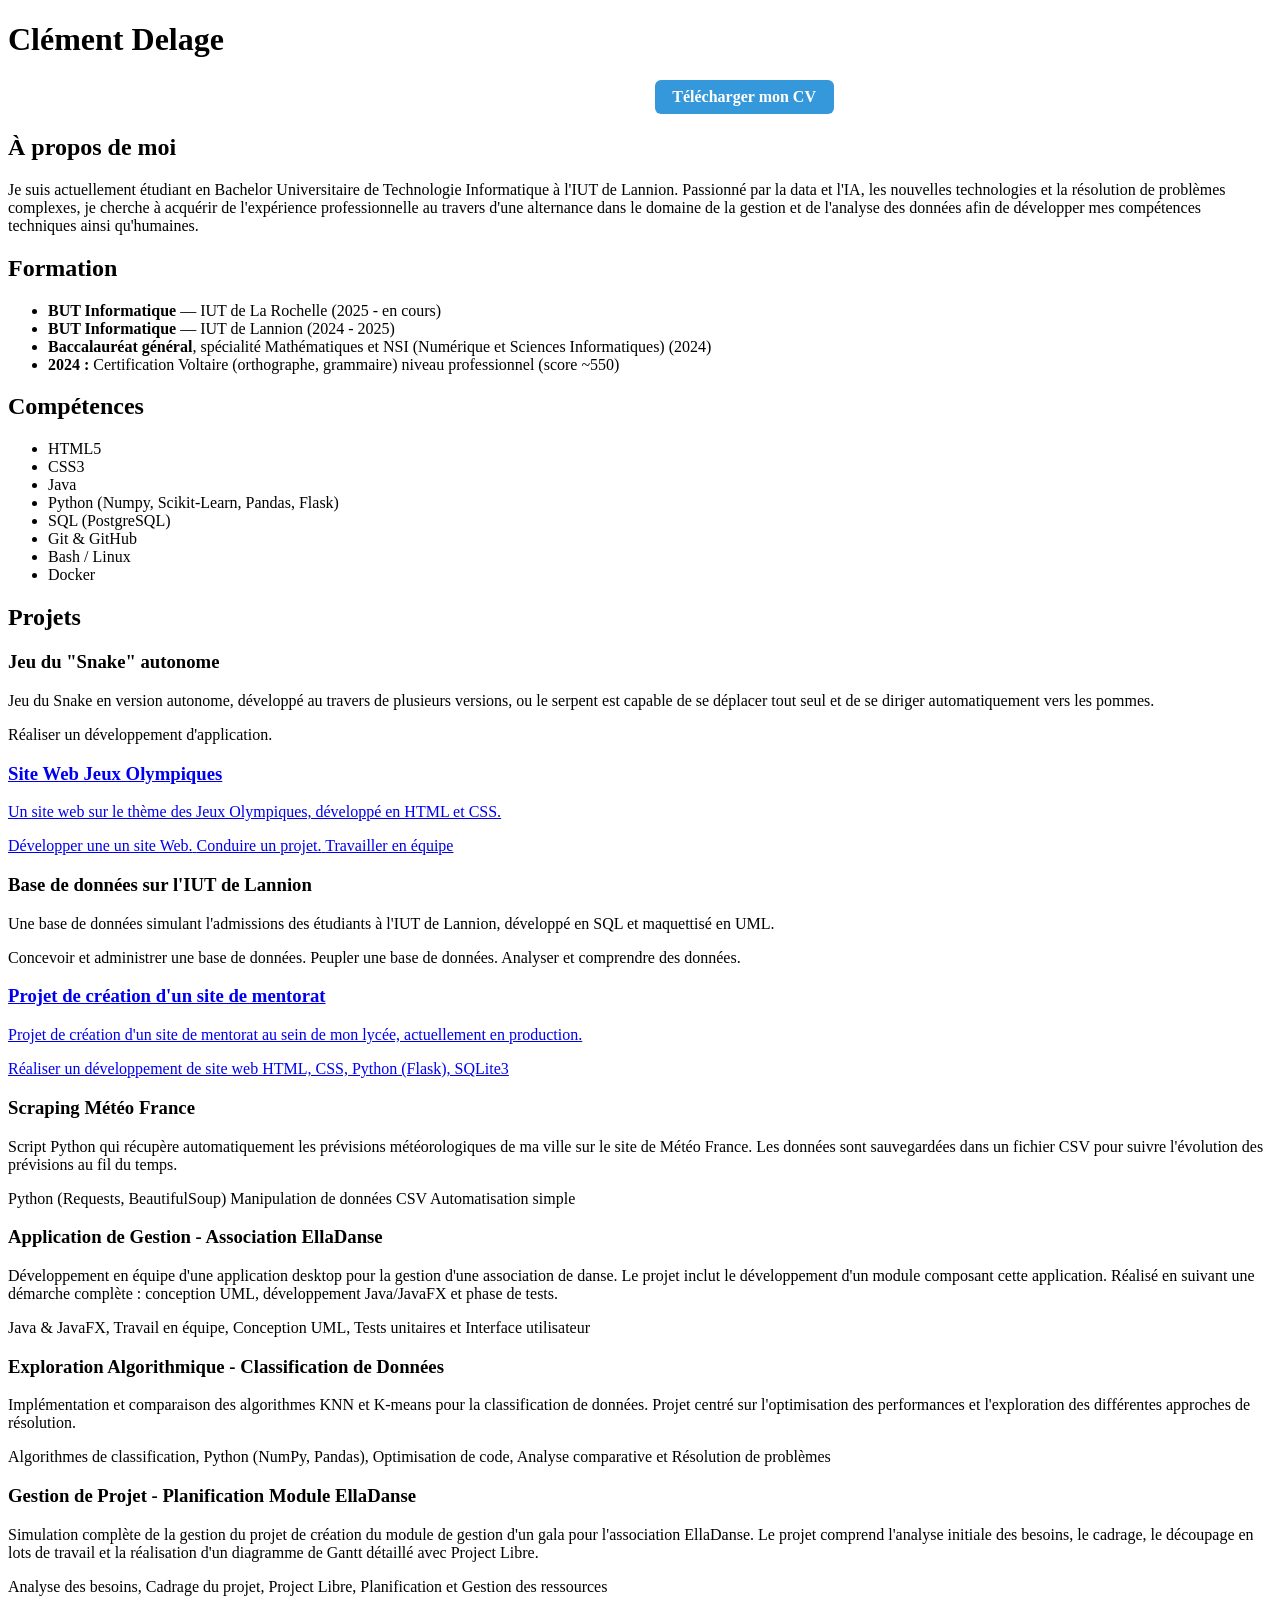
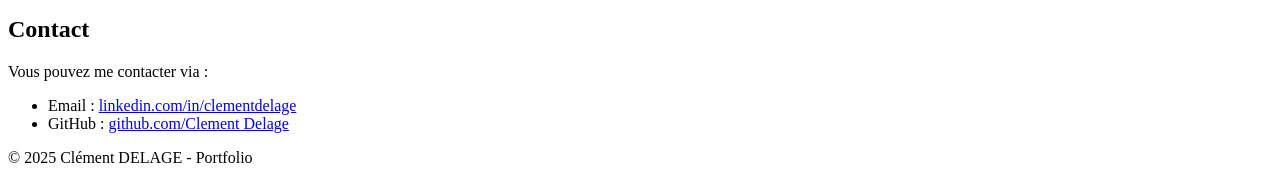
==== index.html @ 0b7b7bb8 "Update education and contact email information" ====
<!DOCTYPE html>
<html lang="fr">
<head>
<meta charset="UTF-8" />
<meta name="viewport" content="width=device-width, initial-scale=1" />
<link href="styles.css" rel="stylesheet"/>
<title>Clément Delage</title>
<style>
nav {
  margin-top: 1rem;
  display: flex;
  gap: 1.2rem;
  justify-content: center;
  align-items: center;
}
.nav-link {
  color: #fff;
  text-decoration: none;
  font-weight: 500;
  padding: 0.5rem 1.1rem;
  border-radius: 6px;
  transition: background 0.2s, color 0.2s;
}
.nav-link:hover,
.nav-link:focus {
  background: rgba(255,255,255,0.18);
  color: #3498db;
}
.cv-btn {
  background: #3498db;
  color: #fff !important;
  font-weight: bold;
  border: none;
  transition: background 0.2s, color 0.2s;
}
.cv-btn:hover,
.cv-btn:focus {
  background: #217dbb;
  color: #fff !important;
}
</style>
</head>
<body>
<header>
  <h1>Clément Delage</h1>
  <nav>
    <a href="index.html" class="nav-link">Accueil</a>
    <a href="contact.html" class="nav-link">Contact</a>
    <a href="CVClement_Delage.pdf" class="nav-link cv-btn" download>Télécharger mon CV</a>
  </nav>
</header>
<main>
  <section id="about">
    <h2>À propos de moi</h2>
    <p>Je suis actuellement étudiant en Bachelor Universitaire de Technologie Informatique à l'IUT de Lannion. Passionné par la data et l'IA, les nouvelles technologies et la résolution de problèmes complexes, je cherche à acquérir de l'expérience professionnelle au travers d'une alternance dans le domaine de la gestion et de l'analyse des données afin de développer mes compétences techniques ainsi qu'humaines.</p>
  </section>
  <section id="education">
    <h2>Formation</h2>
    <ul>
      <li><strong>BUT Informatique</strong> — IUT de La Rochelle (2025 - en cours)</li>
      <li><strong>BUT Informatique</strong> — IUT de Lannion (2024 - 2025)</li>
      <li><strong>Baccalauréat général</strong>, spécialité Mathématiques et NSI (Numérique et Sciences Informatiques) (2024)</li>
      <li><strong>2024 : </strong>Certification Voltaire (orthographe, grammaire) niveau professionnel (score ~550)</li>
    </ul>
  </section>
  <section id="skills">
    <h2>Compétences</h2>
    <ul class="skills">
      <li>HTML5</li>
      <li>CSS3</li>
      <li>Java</li>
      <li>Python (Numpy, Scikit-Learn, Pandas, Flask)</li>
      <li>SQL (PostgreSQL)</li>
      <li>Git & GitHub</li>
      <li>Bash / Linux</li>
      <li>Docker</li>
    </ul>
  </section>
  <section id="projects">
    <h2>Projets</h2>
    <div class="projects">
      <div class="project-card">
        <h3>Jeu du "Snake" autonome</h3>
        <p>Jeu du Snake en version autonome, développé au travers de plusieurs versions, ou le serpent est capable de se déplacer tout seul et de se diriger automatiquement vers les pommes.</p>
        <div class="project-skills">
          <span class="project-skill">Réaliser un développement d'application.</span>
        </div>
      </div>
      <a href="https://github.com/Arthurchvl/website-J0-Paris-2024" class="project-card" target="_blank" rel="noopener">
        <h3>Site Web Jeux Olympiques</h3>
        <p>Un site web sur le thème des Jeux Olympiques, développé en HTML et CSS.</p>
        <div class="project-skills">
          <span class="project-skill">Développer une un site Web.</span>
          <span class="project-skill">Conduire un projet.</span>
          <span class="project-skill">Travailler en équipe</span>
        </div>
      </a>
      <div class="project-card">
        <h3>Base de données sur l'IUT de Lannion</h3>
        <p>Une base de données simulant l'admissions des étudiants à l'IUT de Lannion, développé en SQL et maquettisé en UML.</p>
        <div class="project-skills">
          <span class="project-skill">Concevoir et administrer une base de données.</span>
          <span class="project-skill">Peupler une base de données.</span>
          <span class="project-skill">Analyser et comprendre des données.</span>
        </div>
      </div>
      <a href="https://github.com/Cl3mZ/Projet-Mentorat" class="project-card" target="_blank" rel="noopener">
        <h3>Projet de création d'un site de mentorat</h3>
        <p>Projet de création d'un site de mentorat au sein de mon lycée, actuellement en production.</p>
        <div class="project-skills">
          <span class="project-skill">Réaliser un développement de site web</span>
          <span class="project-skill">HTML, CSS, Python (Flask), SQLite3</span>
        </div>
      </a>
      <div class="project-card">
        <h3>Scraping Météo France</h3>
        <p>Script Python qui récupère automatiquement les prévisions météorologiques de ma ville sur le site de Météo France. Les données sont sauvegardées dans un fichier CSV pour suivre l'évolution des prévisions au fil du temps.</p>
        <div class="project-skills">
          <span class="project-skill">Python (Requests, BeautifulSoup)</span>
          <span class="project-skill">Manipulation de données CSV</span>
          <span class="project-skill">Automatisation simple</span>
        </div>
      </div>
      <div class="project-card">
        <h3>Application de Gestion - Association EllaDanse</h3>
        <p>Développement en équipe d'une application desktop pour la gestion d'une association de danse. 
           Le projet inclut le développement d'un module composant cette application. 
           Réalisé en suivant une démarche complète : conception UML, 
           développement Java/JavaFX et phase de tests.</p>
        <div class="project-skills">
          <span class="project-skill">Java & JavaFX,</span>
          <span class="project-skill">Travail en équipe,</span>
          <span class="project-skill">Conception UML,</span>
          <span class="project-skill">Tests unitaires et</span>
          <span class="project-skill">Interface utilisateur</span>
        </div>
      </div>
      <div class="project-card">
        <h3>Exploration Algorithmique - Classification de Données</h3>
        <p>Implémentation et comparaison des algorithmes KNN et K-means pour la classification de données. 
           Projet centré sur l'optimisation des performances et l'exploration des différentes approches de résolution.</p>
        <div class="project-skills">
          <span class="project-skill">Algorithmes de classification,</span>
          <span class="project-skill">Python (NumPy, Pandas),</span>
          <span class="project-skill">Optimisation de code,</span>
          <span class="project-skill">Analyse comparative et</span>
          <span class="project-skill">Résolution de problèmes</span>
        </div>
      </div>
      <div class="project-card">
        <h3>Gestion de Projet - Planification Module EllaDanse</h3>
        <p>Simulation complète de la gestion du projet de création du module de gestion d'un gala 
           pour l'association EllaDanse. Le projet comprend l'analyse initiale des besoins, 
           le cadrage, le découpage en lots de travail et 
           la réalisation d'un diagramme de Gantt détaillé avec Project Libre.</p>
        <div class="project-skills">
          <span class="project-skill">Analyse des besoins,</span>
          <span class="project-skill">Cadrage du projet,</span>
          <span class="project-skill">Project Libre,</span>
          <span class="project-skill">Planification et</span>
          <span class="project-skill">Gestion des ressources</span>
        </div>
      </div>
    </div>
  </section>
  <section id="contact">
    <h2>Contact</h2>
    <p>Vous pouvez me contacter via :</p>
    <ul class="contact-info">
      <li>Email : <a href="mailto:clement.delage@etudiant.univ-lr.fr>clement.delage@etudiant.univ-lr.fr</a></li>
      <li>LinkedIn : <a href="https://www.linkedin.com/in/clementdelage/" target="_blank" rel="noopener">linkedin.com/in/clementdelage</a></li>
      <li>GitHub : <a href="https://github.com/clementdelage" target="_blank" rel="noopener">github.com/Clement Delage</a></li>
    </ul>
  </section>
</main>
<footer>
  &copy; 2025 Clément DELAGE - Portfolio
</footer>
</body>
</html>
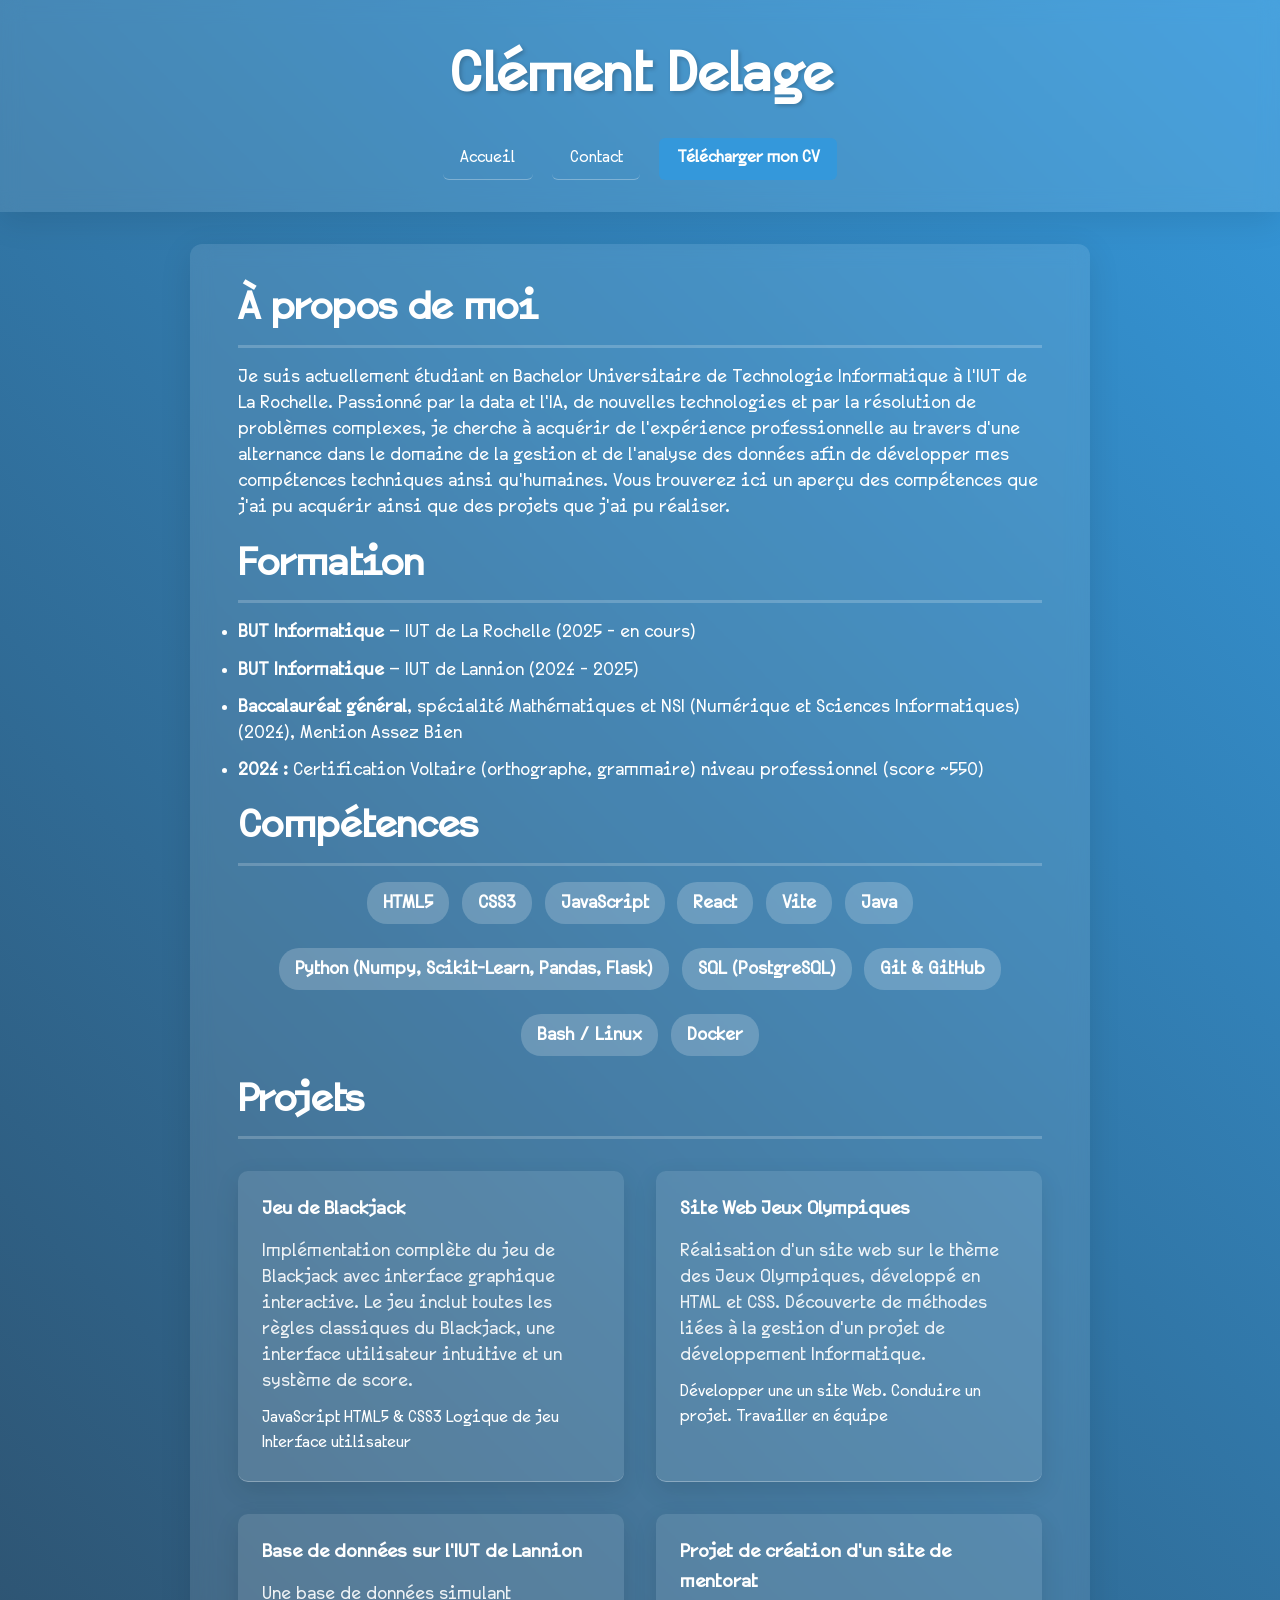
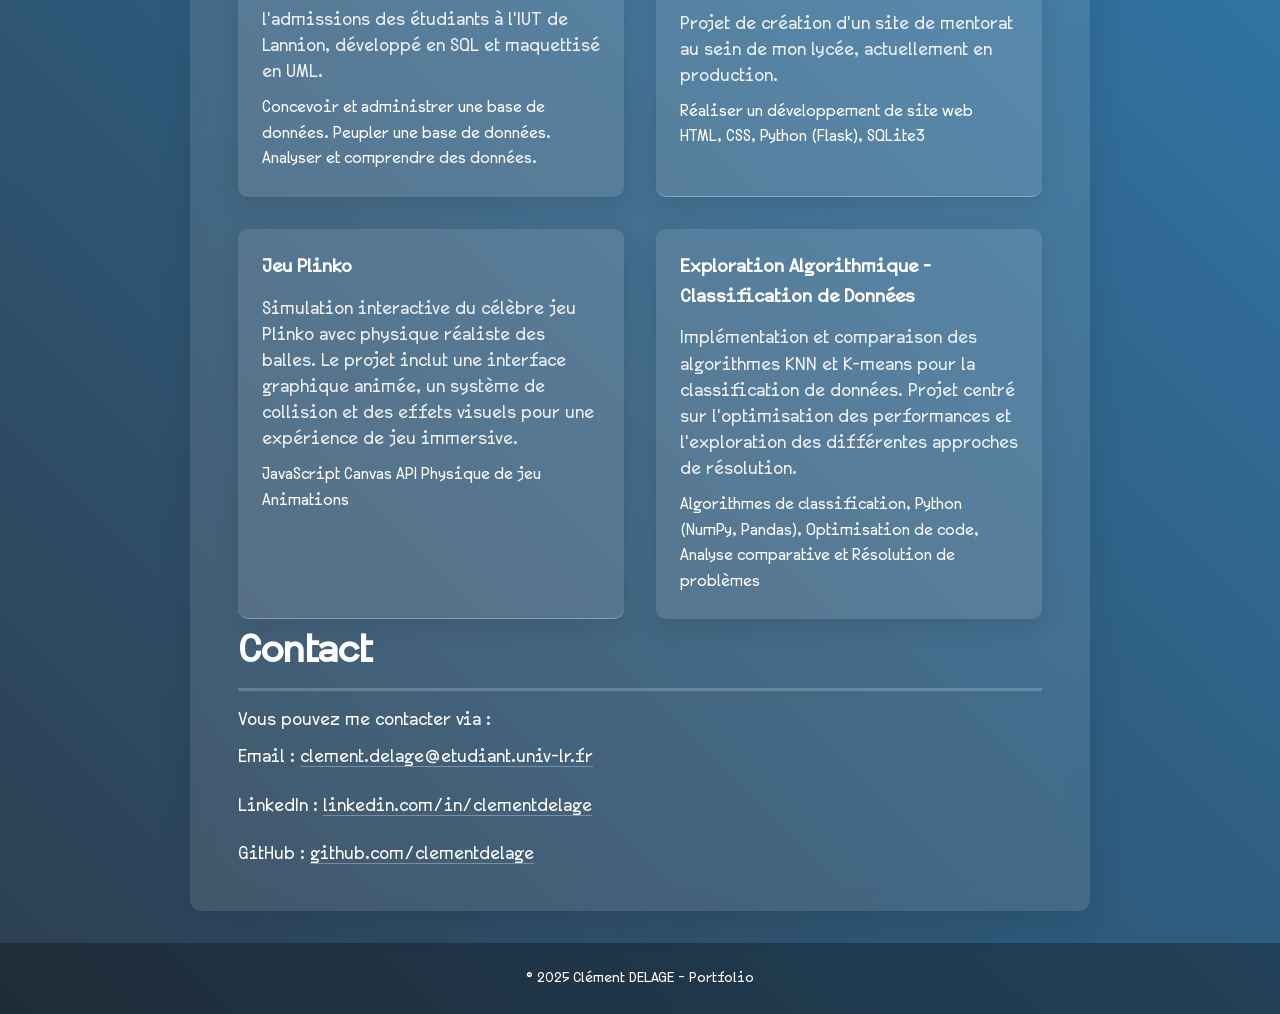
==== commit 9fd3db93: "Initial commit: Portfolio de Clément Delage - Structure HTML/CSS séparée et propre - Page d'accueil " ====
--- a/index.html
+++ b/index.html
@@ -4,41 +4,7 @@
 <meta charset="UTF-8" />
 <meta name="viewport" content="width=device-width, initial-scale=1" />
 <link href="styles.css" rel="stylesheet"/>
-<title>Clément Delage</title>
-<style>
-nav {
-  margin-top: 1rem;
-  display: flex;
-  gap: 1.2rem;
-  justify-content: center;
-  align-items: center;
-}
-.nav-link {
-  color: #fff;
-  text-decoration: none;
-  font-weight: 500;
-  padding: 0.5rem 1.1rem;
-  border-radius: 6px;
-  transition: background 0.2s, color 0.2s;
-}
-.nav-link:hover,
-.nav-link:focus {
-  background: rgba(255,255,255,0.18);
-  color: #3498db;
-}
-.cv-btn {
-  background: #3498db;
-  color: #fff !important;
-  font-weight: bold;
-  border: none;
-  transition: background 0.2s, color 0.2s;
-}
-.cv-btn:hover,
-.cv-btn:focus {
-  background: #217dbb;
-  color: #fff !important;
-}
-</style>
+<title>Portfolio - Clément Delage</title>
 </head>
 <body>
 <header>
@@ -46,20 +12,20 @@
   <nav>
     <a href="index.html" class="nav-link">Accueil</a>
     <a href="contact.html" class="nav-link">Contact</a>
-    <a href="CVClement_Delage.pdf" class="nav-link cv-btn" download>Télécharger mon CV</a>
+    <a href="CV_Clement_Delage.pdf" class="nav-link cv-btn" download>Télécharger mon CV</a>
   </nav>
 </header>
 <main>
   <section id="about">
     <h2>À propos de moi</h2>
-    <p>Je suis actuellement étudiant en Bachelor Universitaire de Technologie Informatique à l'IUT de Lannion. Passionné par la data et l'IA, les nouvelles technologies et la résolution de problèmes complexes, je cherche à acquérir de l'expérience professionnelle au travers d'une alternance dans le domaine de la gestion et de l'analyse des données afin de développer mes compétences techniques ainsi qu'humaines.</p>
+    <p>Je suis actuellement étudiant en Bachelor Universitaire de Technologie Informatique à l'IUT de La Rochelle. Passionné par la data et l'IA, de nouvelles technologies et par la résolution de problèmes complexes, je cherche à acquérir de l'expérience professionnelle au travers d'une alternance dans le domaine de la gestion et de l'analyse des données afin de développer mes compétences techniques ainsi qu'humaines. Vous trouverez ici un aperçu des compétences que j'ai pu acquérir ainsi que des projets que j'ai pu réaliser.</p>
   </section>
   <section id="education">
     <h2>Formation</h2>
     <ul>
       <li><strong>BUT Informatique</strong> — IUT de La Rochelle (2025 - en cours)</li>
       <li><strong>BUT Informatique</strong> — IUT de Lannion (2024 - 2025)</li>
-      <li><strong>Baccalauréat général</strong>, spécialité Mathématiques et NSI (Numérique et Sciences Informatiques) (2024)</li>
+      <li><strong>Baccalauréat général</strong>, spécialité Mathématiques et NSI (Numérique et Sciences Informatiques) (2024), Mention Assez Bien</li>
       <li><strong>2024 : </strong>Certification Voltaire (orthographe, grammaire) niveau professionnel (score ~550)</li>
     </ul>
   </section>
@@ -68,6 +34,9 @@
     <ul class="skills">
       <li>HTML5</li>
       <li>CSS3</li>
+      <li>JavaScript</li>
+      <li>React</li>
+      <li>Vite</li>
       <li>Java</li>
       <li>Python (Numpy, Scikit-Learn, Pandas, Flask)</li>
       <li>SQL (PostgreSQL)</li>
@@ -79,16 +48,19 @@
   <section id="projects">
     <h2>Projets</h2>
     <div class="projects">
-      <div class="project-card">
-        <h3>Jeu du "Snake" autonome</h3>
-        <p>Jeu du Snake en version autonome, développé au travers de plusieurs versions, ou le serpent est capable de se déplacer tout seul et de se diriger automatiquement vers les pommes.</p>
+      <a href="https://github.com/clementdelage/blackjack-project" class="project-card" target="_blank" rel="noopener">
+        <h3>Jeu de Blackjack</h3>
+        <p>Implémentation complète du jeu de Blackjack avec interface graphique interactive. Le jeu inclut toutes les règles classiques du Blackjack, une interface utilisateur intuitive et un système de score.</p>
         <div class="project-skills">
-          <span class="project-skill">Réaliser un développement d'application.</span>
+          <span class="project-skill">JavaScript</span>
+          <span class="project-skill">HTML5 & CSS3</span>
+          <span class="project-skill">Logique de jeu</span>
+          <span class="project-skill">Interface utilisateur</span>
         </div>
-      </div>
+      </a>
       <a href="https://github.com/Arthurchvl/website-J0-Paris-2024" class="project-card" target="_blank" rel="noopener">
         <h3>Site Web Jeux Olympiques</h3>
-        <p>Un site web sur le thème des Jeux Olympiques, développé en HTML et CSS.</p>
+        <p>Réalisation d'un site web sur le thème des Jeux Olympiques, développé en HTML et CSS. Découverte de méthodes liées à la gestion d'un projet de développement Informatique.</p>
         <div class="project-skills">
           <span class="project-skill">Développer une un site Web.</span>
           <span class="project-skill">Conduire un projet.</span>
@@ -112,29 +84,16 @@
           <span class="project-skill">HTML, CSS, Python (Flask), SQLite3</span>
         </div>
       </a>
-      <div class="project-card">
-        <h3>Scraping Météo France</h3>
-        <p>Script Python qui récupère automatiquement les prévisions météorologiques de ma ville sur le site de Météo France. Les données sont sauvegardées dans un fichier CSV pour suivre l'évolution des prévisions au fil du temps.</p>
+      <a href="https://github.com/clementdelage/plinko-side-project" class="project-card" target="_blank" rel="noopener">
+        <h3>Jeu Plinko</h3>
+        <p>Simulation interactive du célèbre jeu Plinko avec physique réaliste des balles. Le projet inclut une interface graphique animée, un système de collision et des effets visuels pour une expérience de jeu immersive.</p>
         <div class="project-skills">
-          <span class="project-skill">Python (Requests, BeautifulSoup)</span>
-          <span class="project-skill">Manipulation de données CSV</span>
-          <span class="project-skill">Automatisation simple</span>
+          <span class="project-skill">JavaScript</span>
+          <span class="project-skill">Canvas API</span>
+          <span class="project-skill">Physique de jeu</span>
+          <span class="project-skill">Animations</span>
         </div>
-      </div>
-      <div class="project-card">
-        <h3>Application de Gestion - Association EllaDanse</h3>
-        <p>Développement en équipe d'une application desktop pour la gestion d'une association de danse. 
-           Le projet inclut le développement d'un module composant cette application. 
-           Réalisé en suivant une démarche complète : conception UML, 
-           développement Java/JavaFX et phase de tests.</p>
-        <div class="project-skills">
-          <span class="project-skill">Java & JavaFX,</span>
-          <span class="project-skill">Travail en équipe,</span>
-          <span class="project-skill">Conception UML,</span>
-          <span class="project-skill">Tests unitaires et</span>
-          <span class="project-skill">Interface utilisateur</span>
-        </div>
-      </div>
+      </a>
       <div class="project-card">
         <h3>Exploration Algorithmique - Classification de Données</h3>
         <p>Implémentation et comparaison des algorithmes KNN et K-means pour la classification de données. 
@@ -147,29 +106,15 @@
           <span class="project-skill">Résolution de problèmes</span>
         </div>
       </div>
-      <div class="project-card">
-        <h3>Gestion de Projet - Planification Module EllaDanse</h3>
-        <p>Simulation complète de la gestion du projet de création du module de gestion d'un gala 
-           pour l'association EllaDanse. Le projet comprend l'analyse initiale des besoins, 
-           le cadrage, le découpage en lots de travail et 
-           la réalisation d'un diagramme de Gantt détaillé avec Project Libre.</p>
-        <div class="project-skills">
-          <span class="project-skill">Analyse des besoins,</span>
-          <span class="project-skill">Cadrage du projet,</span>
-          <span class="project-skill">Project Libre,</span>
-          <span class="project-skill">Planification et</span>
-          <span class="project-skill">Gestion des ressources</span>
-        </div>
-      </div>
     </div>
   </section>
   <section id="contact">
     <h2>Contact</h2>
     <p>Vous pouvez me contacter via :</p>
     <ul class="contact-info">
-      <li>Email : <a href="mailto:clement.delage@etudiant.univ-lr.fr>clement.delage@etudiant.univ-lr.fr</a></li>
+      <li>Email : <a href="mailto:clement.delage@etudiant.univ-lr.fr">clement.delage@etudiant.univ-lr.fr</a></li>
       <li>LinkedIn : <a href="https://www.linkedin.com/in/clementdelage/" target="_blank" rel="noopener">linkedin.com/in/clementdelage</a></li>
-      <li>GitHub : <a href="https://github.com/clementdelage" target="_blank" rel="noopener">github.com/Clement Delage</a></li>
+      <li>GitHub : <a href="https://github.com/clementdelage" target="_blank" rel="noopener">github.com/clementdelage</a></li>
     </ul>
   </section>
 </main>
--- a/styles.css
+++ b/styles.css
@@ -0,0 +1,303 @@
+* {
+    margin: 0;
+    padding: 0;
+    box-sizing: border-box;
+}
+
+@font-face {
+    font-family: 'Heal the Web';
+    src: url('font/HealTheWebA-Regular.woff2') format('woff2'),
+         url('font/HealTheWebA-Regular.woff') format('woff');
+    font-weight: 400;
+    font-style: normal;
+}
+
+body {
+    font-family: 'Heal the Web', sans-serif;
+    background: linear-gradient(45deg, #2c3e50, #3498db);
+    color: #ffffff;
+    line-height: 1.6;
+    min-height: 100vh;
+    display: flex;
+    flex-direction: column;
+}
+
+header {
+    background: rgba(255, 255, 255, 0.1);
+    backdrop-filter: blur(10px);
+    padding: 2rem;
+    text-align: center;
+    box-shadow: 0 8px 32px rgba(0, 0, 0, 0.1);
+    position: sticky;
+    top: 0;
+    z-index: 100;
+}
+
+header h1 {
+    font-size: 3.5rem;
+    margin-bottom: 0.5rem;
+    color: #ffffff;
+    text-shadow: 2px 2px 4px rgba(0, 0, 0, 0.2);
+    transition: transform 0.3s ease;
+}
+
+header h1:hover {
+    transform: translateY(-5px);
+}
+
+main {
+    flex: 1;
+    max-width: 900px;
+    margin: 2rem auto;
+    background: rgba(255, 255, 255, 0.1);
+    backdrop-filter: blur(10px);
+    padding: 2rem 3rem;
+    border-radius: 12px;
+    box-shadow: 0 8px 32px rgba(0, 0, 0, 0.1);
+}
+
+h2 {
+    font-size: 2.5rem;
+    margin-bottom: 1rem;
+    color: #ffffff;
+    border-bottom: 3px solid rgba(255, 255, 255, 0.2);
+    padding-bottom: 0.3rem;
+    transition: all 0.3s ease;
+}
+
+h2:hover {
+    border-bottom-color: #ffffff;
+}
+
+p, li {
+    font-size: 1.1rem;
+    margin-bottom: 0.7rem;
+    line-height: calc(1ex / 0.32);
+}
+
+ul.skills {
+    list-style: none;
+    display: flex;
+    flex-wrap: wrap;
+    gap: 0.8rem;
+    justify-content: center;
+}
+
+ul.skills li {
+    background: rgba(255, 255, 255, 0.2);
+    color: #ffffff;
+    padding: 0.5rem 1rem;
+    border-radius: 20px;
+    font-weight: 600;
+    transition: all 0.3s ease;
+    cursor: default;
+}
+
+ul.skills li:hover {
+    background: rgba(255, 255, 255, 0.3);
+    transform: translateY(-2px);
+}
+
+.projects {
+    display: grid;
+    grid-template-columns: repeat(auto-fit, minmax(280px, 1fr));
+    gap: 2rem;
+    margin-top: 2rem;
+}
+
+.project-card {
+    background: rgba(255, 255, 255, 0.1);
+    padding: 1.5rem;
+    border-radius: 10px;
+    box-shadow: 0 8px 24px rgba(0, 0, 0, 0.1);
+    transition: all 0.3s ease;
+}
+
+.project-card:hover {
+    transform: translateY(-5px);
+    box-shadow: 0 12px 32px rgba(0, 0, 0, 0.2);
+}
+
+.project-card h3 {
+    color: #ffffff;
+    margin-bottom: 0.8rem;
+}
+
+.project-card p {
+    color: rgba(255, 255, 255, 0.9);
+}
+
+footer {
+    background: rgba(0, 0, 0, 0.3);
+    text-align: center;
+    padding: 1.5rem 0;
+    color: #ffffff;
+    font-size: 0.9rem;
+}
+
+a {
+    color: #ffffff;
+    text-decoration: none;
+    border-bottom: 1px solid rgba(255, 255, 255, 0.3);
+    transition: all 0.3s ease;
+}
+
+a:hover {
+    color: #ffd700;
+    border-bottom-color: #ffd700;
+}
+
+nav {
+    margin-top: 1rem;
+    display: flex;
+    gap: 1.2rem;
+    justify-content: center;
+    align-items: center;
+}
+
+.nav-link {
+    color: #fff;
+    text-decoration: none;
+    font-weight: 500;
+    padding: 0.5rem 1.1rem;
+    border-radius: 6px;
+    transition: background 0.2s, color 0.2s;
+}
+
+.nav-link:hover,
+.nav-link:focus {
+    background: rgba(255,255,255,0.18);
+    color: #3498db;
+}
+
+.cv-btn {
+    background: #3498db;
+    color: #fff !important;
+    font-weight: bold;
+    border: none;
+    transition: background 0.2s, color 0.2s;
+}
+
+.cv-btn:hover,
+.cv-btn:focus {
+    background: #217dbb;
+    color: #fff !important;
+}
+
+/* Styles pour la page contact */
+.contact-container {
+    max-width: 900px;
+    margin: 2rem auto;
+    background: rgba(255,255,255,0.1);
+    backdrop-filter: blur(10px);
+    padding: 2rem 3rem;
+    border-radius: 12px;
+    box-shadow: 0 8px 32px rgba(0,0,0,0.1);
+    display: flex;
+    flex-wrap: wrap;
+    gap: 2rem;
+    justify-content: space-between;
+}
+
+.contact-box {
+    flex: 1 1 250px;
+    min-width: 250px;
+    max-width: 350px;
+    display: flex;
+    flex-direction: column;
+    gap: 1rem;
+    background: rgba(255,255,255,0.07);
+    border-radius: 10px;
+    box-shadow: 0 2px 8px rgba(0,0,0,0.04);
+    padding: 1.5rem 1rem;
+}
+
+.contact-map {
+    max-width: 900px;
+    margin: 2rem auto 0 auto;
+    background: rgba(255,255,255,0.13);
+    border-radius: 10px;
+    box-shadow: 0 4px 16px rgba(0,0,0,0.07);
+    padding: 1.5rem 1rem;
+    width: 100%;
+    display: flex;
+    flex-direction: column;
+    gap: 1rem;
+}
+
+.contact-info {
+    list-style: none;
+    padding: 0;
+    margin: 0;
+    display: flex;
+    flex-direction: column;
+    gap: 0.7rem;
+}
+
+.contact-box form {
+    display: flex;
+    flex-direction: column;
+    gap: 1rem;
+}
+
+.contact-box input,
+.contact-box textarea {
+    padding: 0.7rem;
+    border-radius: 6px;
+    border: none;
+    font-size: 1rem;
+    font-family: inherit;
+    resize: vertical;
+}
+
+.contact-box button {
+    background: #3498db;
+    color: #fff;
+    border: none;
+    padding: 0.7rem 1.5rem;
+    border-radius: 6px;
+    font-size: 1rem;
+    cursor: pointer;
+    transition: background 0.2s;
+}
+
+.contact-box button:hover {
+    background: #217dbb;
+}
+
+.contact-map iframe {
+    width: 100%;
+    height: 250px;
+    border: 0;
+    border-radius: 8px;
+}
+
+@media (max-width: 900px) {
+    .contact-container {
+        flex-direction: column;
+        align-items: stretch;
+    }
+    
+    .contact-box {
+        max-width: 100%;
+    }
+    
+    .contact-map {
+        max-width: 100%;
+    }
+}
+
+@media (max-width: 600px) {
+    header h1 {
+        font-size: 2.5rem;
+    }
+    
+    main {
+        padding: 1.5rem;
+        margin: 1rem;
+    }
+    
+    h2 {
+        font-size: 2rem;
+    }
+}
